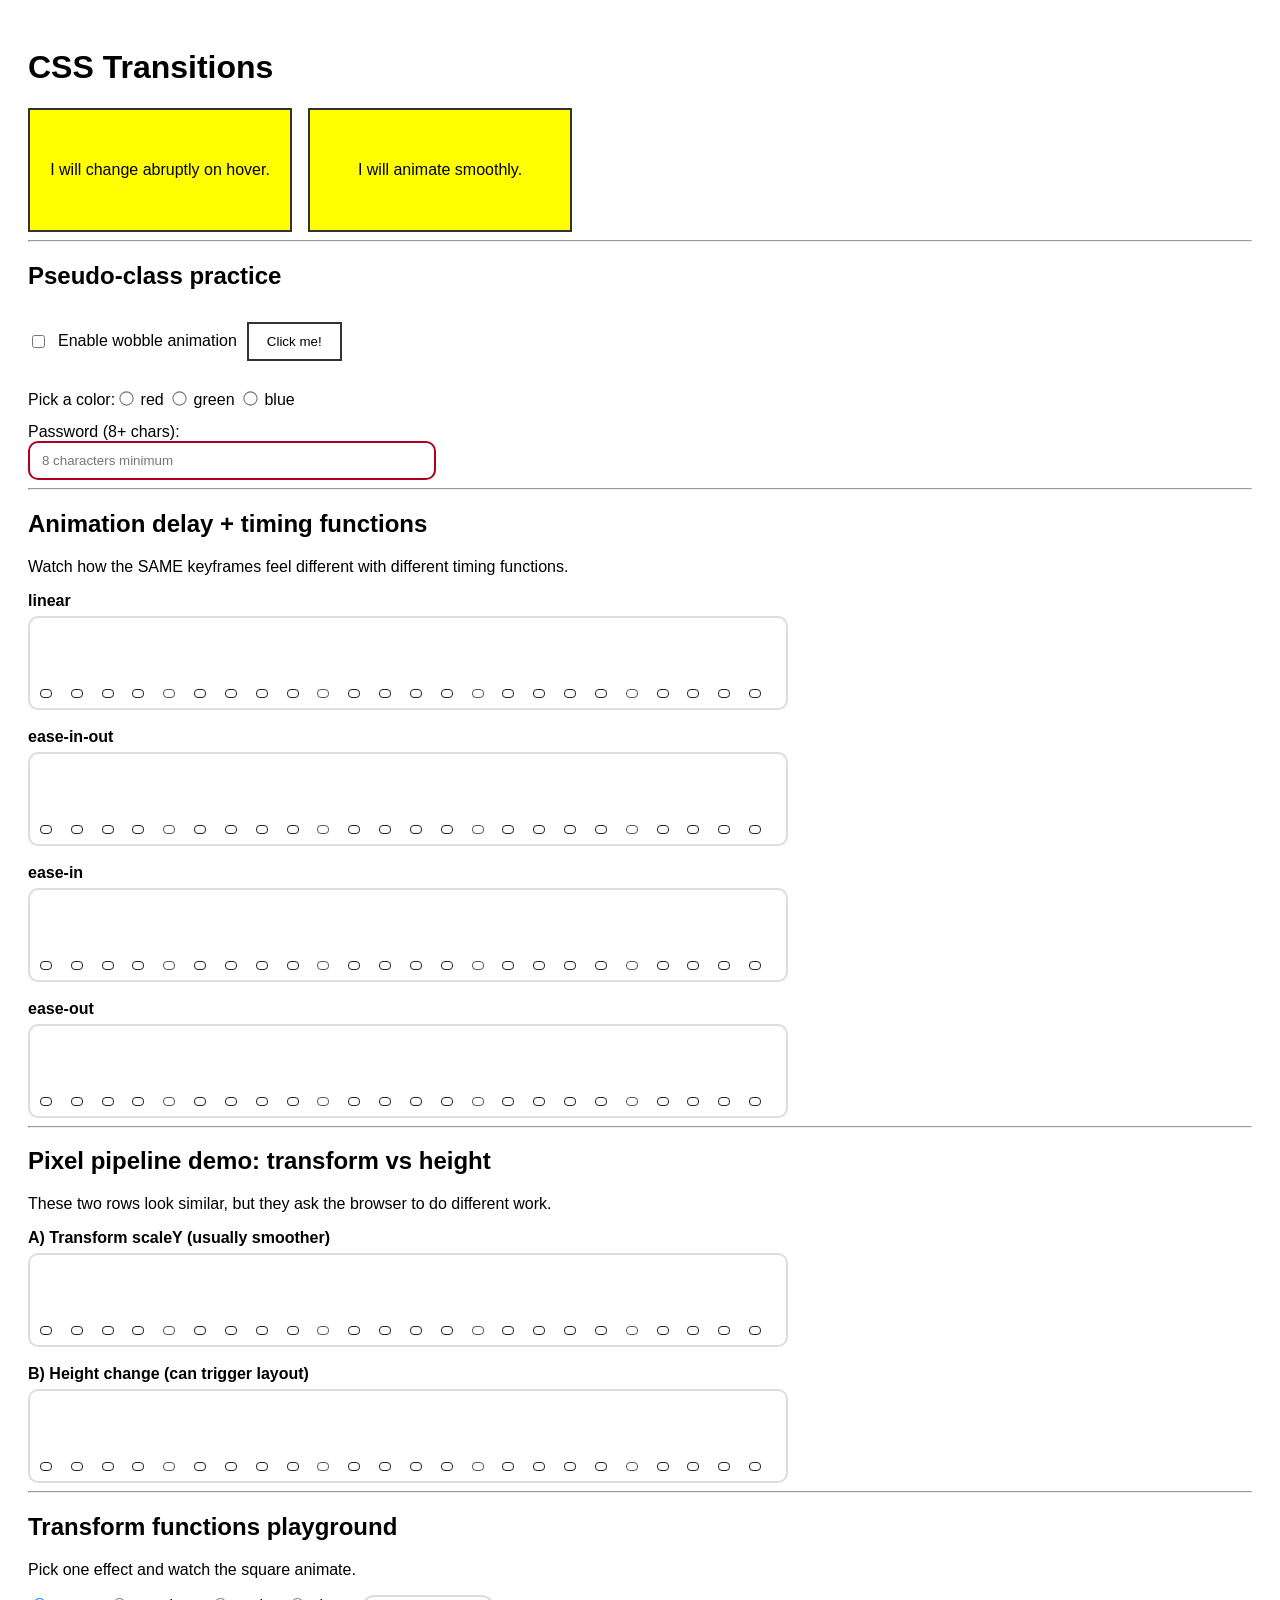
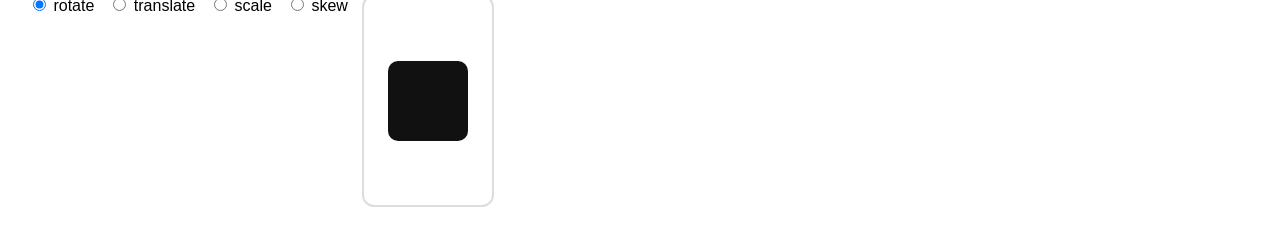
==== css-transitions/index.html @ e00e429f "css-transitions" ====
<!DOCTYPE html>
<html lang="en">
<head>
    <meta charset="UTF-8">
    <meta name="viewport" content="width=device-width, initial-scale=1.0">
    <title>Css Animations</title>
    <link rel="stylesheet" href="style.css">
</head>
<body>
   <h1>CSS Transitions</h1>  
<div class="demoRow">    
<div class="box abrupt">I will change abruptly on hover.</div>    
<div class="box smooth">I will animate smoothly.</div>  
</div>

<!-- Pseduo class-->
<hr />
<h2>Pseudo-class practice</h2>
<div class="wobbleControl">
  <input type="checkbox" id="wobbleToggle" />
  <label for="wobbleToggle">Enable wobble animation</label>
  <button class="btn wobbleBtn">Click me!</button>
</div>



<div class="form">  
    <label>Pick a color:<label><input type="radio" name="c" /> red</label>    
    <label><input type="radio" name="c" /> green</label>    
    <label><input type="radio" name="c" /> blue</label>  
    </label>  
    <label>Password (8+ chars):    
        <input class="pw" type="password" minlength="8" required 
        placeholder="8 characters minimum" />  
    </label>
</div>


<hr />

<h2>Animation delay + timing functions</h2>
<p>Watch how the SAME keyframes feel different with different timing functions.</p>

<div class="tracks">
  <div class="track">
    <div class="trackTitle">linear</div>
    <div class="bars timing-linear" data-count="24"></div>
  </div>

  <div class="track">
    <div class="trackTitle">ease-in-out</div>
    <div class="bars timing-ease-in-out" data-count="24"></div>
  </div>

  <div class="track">
    <div class="trackTitle">ease-in</div>
    <div class="bars timing-ease-in" data-count="24"></div>
  </div>

  <div class="track">
    <div class="trackTitle">ease-out</div>
    <div class="bars timing-ease-out" data-count="24"></div>
  </div>
</div>


<hr />

<h2>Pixel pipeline demo: transform vs height</h2>
<p>These two rows look similar, but they ask the browser to do different work.</p>

<div class="tracks">
  <div class="track">
    <div class="trackTitle">A) Transform scaleY (usually smoother)</div>
    <div class="bars demo-transform" data-count="24"></div>
  </div>

  <div class="track">
    <div class="trackTitle">B) Height change (can trigger layout)</div>
    <div class="bars demo-height" data-count="24"></div>
  </div>
</div>


<hr />

<h2>Transform functions playground</h2>
<p>Pick one effect and watch the square animate.</p>

<div class="transformLab">
  <div class="choices">
    <label><input type="radio" name="fx" id="fxRotate" checked> rotate</label>
    <label><input type="radio" name="fx" id="fxTranslate"> translate</label>
    <label><input type="radio" name="fx" id="fxScale"> scale</label>
    <label><input type="radio" name="fx" id="fxSkew"> skew</label>

 <div class="stage">
    <div class="shape" aria-label="animated square"></div>
</div>   
</div>
  </div>



 

<script src="app.js"></script>
</body>
</html>
---- css-transitions/style.css ----
body { font-family: Arial, sans-serif; padding: 20px; }
.demoRow { display: flex; gap: 16px; flex-wrap: wrap; }
.box {  width: 260px;  min-height: 120px;  display: grid;  place-items: center;  
    border: 2px solid #333;  background: yellow;}

/* Both boxes change colour on hover */
.box:hover { background: orange; }

/* Only this box animates smoothly */
.smooth { transition: background-color 800ms; }


.btn {  margin: 12px 0;  padding: 10px 18px;  border: 2px solid #333;  
    background: white;  cursor: pointer;  transition: transform 200ms;
}

/* :active = pressed state */
.btn:active {  transform: scale(1.15);}

.form {  margin-top: 16px;  display: grid;  gap: 14px;  max-width: 380px;}
.form input[type="radio"] {  transform: scale(1.1);}
.pw {  
    
    width: 100%;  
    padding: 10px 12px;  
    border: 2px solid #999;  
    border-radius: 10px;  outline: none;  
    transition: border-color 250ms, transform 250ms;
}
/* :focus = ready for typing */
.pw:focus {  border-color: #333;  transform: scale(1.02);}
/* validity feedback (widely supported) */
.pw:invalid {  border-color: #b00020;}
.pw:valid {  border-color: #0a7a2f;}
/* Optional (newer): user-initiated validity states */
/*
.pw:user-invalid { border-color: #b00020; }
.pw:user-valid { border-color: #0a7a2f; }
*/


.wobbleControl {
  display: flex;
  gap: 10px;
  align-items: center;
  margin: 10px 0;
}

@keyframes wobble {
  0% { transform: rotate(-10deg); }
  100% { transform: rotate(10deg); }
}

/* Only wobble when the checkbox is checked 
~ is the general sibling combinator, selecting .btn.wobbleBtn that comes after #wobbleToggle
*/
#wobbleToggle:checked ~ .btn.wobbleBtn {
  animation: wobble 300ms alternate infinite ease-in-out;
}

.box {
  animation-name: wobble; /* wobble: the name of the keyframes animation */
  animation-duration: 600ms; /* 600ms: one full wobble cycle */
  animation-iteration-count: infinite; /* infinite: keeps repeating */
  animation-direction: alternate; /* alternate: back and forth */

  /* NEW */
  animation-delay: 200ms; /* animation starts after 200ms */
  animation-timing-function: ease-in-out; /* smooth acceleration and deceleration */
}

.tracks {
  display: grid;
  gap: 18px;
  margin-top: 14px;
  max-width: 760px;
}

.trackTitle {
  font-weight: 700;
  margin-bottom: 6px;
}

.bars {
  display: grid;
  grid-auto-flow: column;
  gap: 4px;
  align-items: end;
  height: 70px;
  padding: 10px;
  border: 2px solid #ddd;
  border-radius: 10px;
}

.bar {
   width: 10px;
  height: 10%;
  border-radius: 4px;
  border: 1px solid #222;


  /* The animation itself */
  animation-name: shrink;
  animation-duration: 700ms;
  animation-iteration-count: infinite;
  animation-direction: alternate;
}

/* Keyframes: animate “scaleY” (height feel) */
@keyframes shrink {
  100% { transform: scaleY(4); }
}

/* Different timing functions per row */
.timing-linear .bar { animation-timing-function: linear; }
.timing-ease-in-out .bar { animation-timing-function: ease-in-out; }
.timing-ease-in .bar { animation-timing-function: ease-in; }
.timing-ease-out .bar { animation-timing-function: ease-out; }


/* Base bar style stays the same */
.bar {
  width: 10px;
  height: 10%;
  border-radius: 4px;
  border: 1px solid #222;
}

/* A) Transform-based animation (composite-friendly) */
.demo-transform .bar {
  transform-origin: bottom;
  animation: growTransform 700ms ease-in-out infinite alternate;
}

@keyframes growTransform {
  100% { transform: scaleY(4); }
}

/* B) Height-based animation (more likely to trigger layout work) */
.demo-height .bar {
  animation: growHeight 700ms ease-in-out infinite alternate;
}

@keyframes growHeight {
  100% { height: 70%; }
}


.transformLab {
  margin-top: 10px;
  max-width: 700px;
}

.choices {
  display: flex;
  flex-wrap: wrap;
  gap: 14px;
  margin: 10px 0;
}

.stage {
  border: 2px solid #ddd;
  border-radius: 12px;
  padding: 24px;
  min-height: 160px;
  display: grid;
  place-items: center;
}

.shape {
  width: 80px;
  height: 80px;
  background: #111;
  border-radius: 10px;
  transform-origin: center;
}

/* 1) Rotate (modern property as in slide) */
@keyframes myRotate {
  0% { rotate: -0.3turn; }
  100% { rotate: 0.3turn; }
}

/* 2) Translate (modern property as in slide) */
@keyframes myTranslate {
  0% { translate: -30% 0; }
  100% { translate: 30% 0; }
}

/* 3) Scale (modern property as in slide) */
@keyframes myScale {
  0% { scale: 0.75 1.5; }
  100% { scale: 1.5 0.75; }
}

/* 4) Skew (classic transform function as in slide) */
@keyframes mySkew {
  0% { transform: skew(-10deg, -15deg); }
  100% { transform: skew(10deg, 15deg); }
}

/* Apply the chosen animation using :checked */
#fxRotate:checked ~ .stage .shape {
  animation: myRotate 900ms ease-in-out infinite alternate;
}

#fxTranslate:checked ~ .stage .shape {
  animation: myTranslate 900ms ease-in-out infinite alternate;
}

#fxScale:checked ~ .stage .shape {
  animation: myScale 900ms ease-in-out infinite alternate;
}

#fxSkew:checked ~ .stage .shape {
  animation: mySkew 900ms ease-in-out infinite alternate;
}
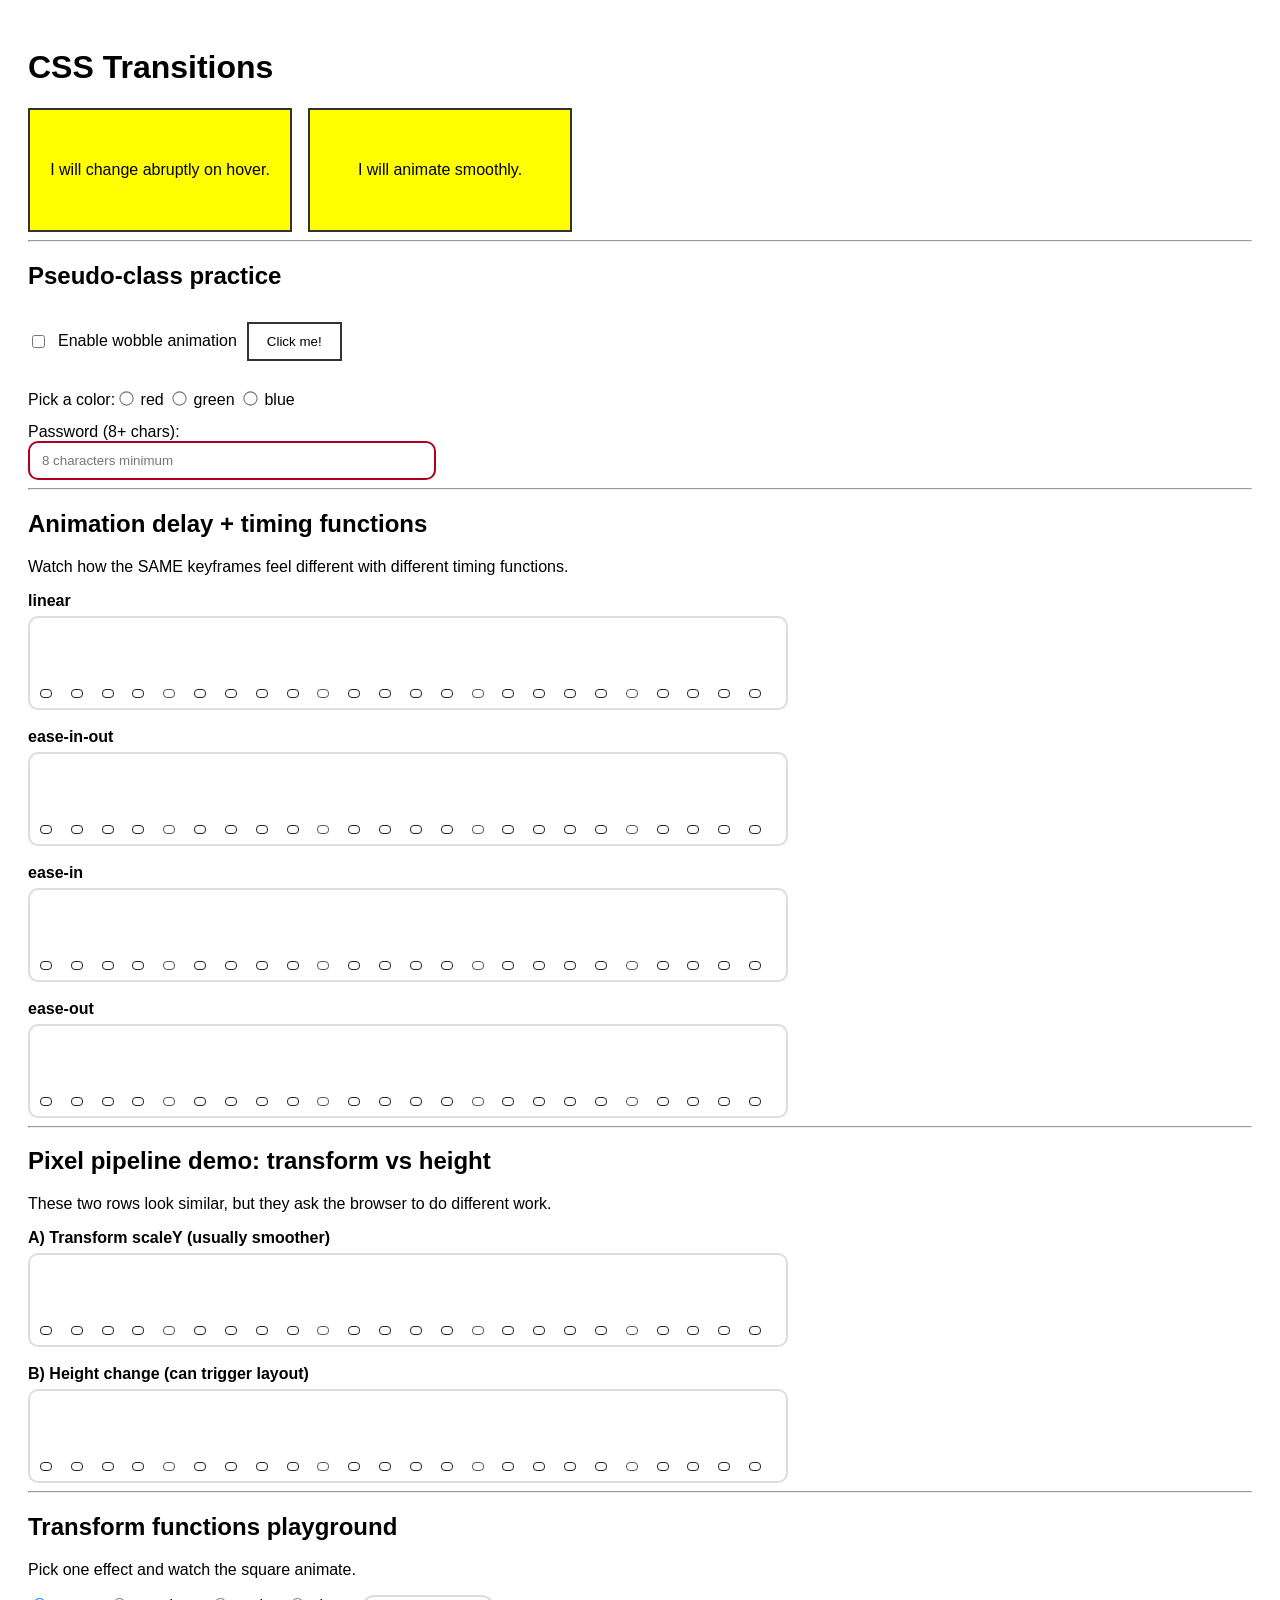
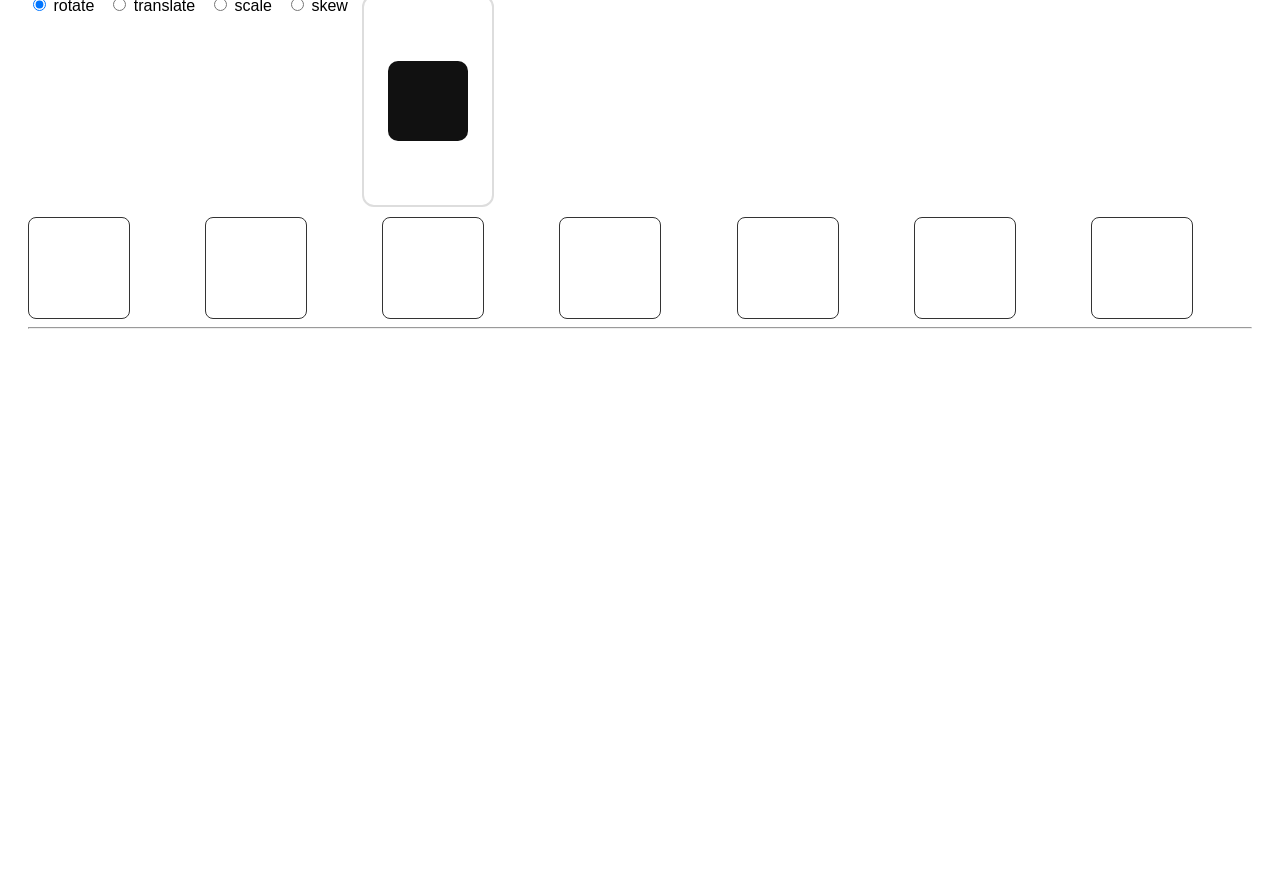
==== commit be3edc6c: "week4-canvas-animation" ====
--- a/css-transitions/index.html
+++ b/css-transitions/index.html
@@ -100,9 +100,24 @@
 </div>
   </div>
 
+<!-- html canvas element-->
+    <div id="demo-1">
+        <canvas id="myCanvas" width="100" height="100"></canvas>
+        <canvas id="myCanvas2" width="100" height="100"></canvas>
+        <canvas id="myCanvas3" width="100" height="100"></canvas>
+        <canvas id="myCanvas4" width="100" height="100"></canvas>
+        <canvas id="myCanvas5" width="100" height="100"></canvas>
+        <canvas id="myCanvas6" width="100" height="100"></canvas>
+        <canvas id="myCanvas7" width="100" height="100"></canvas>
+    </div>
+
+ <hr />
+ 
+<div id="demo-2">
+  <canvas width="600" height="500"></canvas>
+</div>
 
 
- 
 
 <script src="app.js"></script>
 </body>
--- a/css-transitions/style.css
+++ b/css-transitions/style.css
@@ -215,3 +215,17 @@
 #fxSkew:checked ~ .stage .shape {
   animation: mySkew 900ms ease-in-out infinite alternate;
 }
+
+
+#demo-1 {
+  grid-column: span 2;
+  display: grid;
+  grid-template-columns: repeat(7, 1fr);
+  gap: 1rem;
+  place-content: center;
+  > canvas {
+    border: 1px solid #333;
+    border-radius: 8px;
+    width: 100px;
+  }
+}
